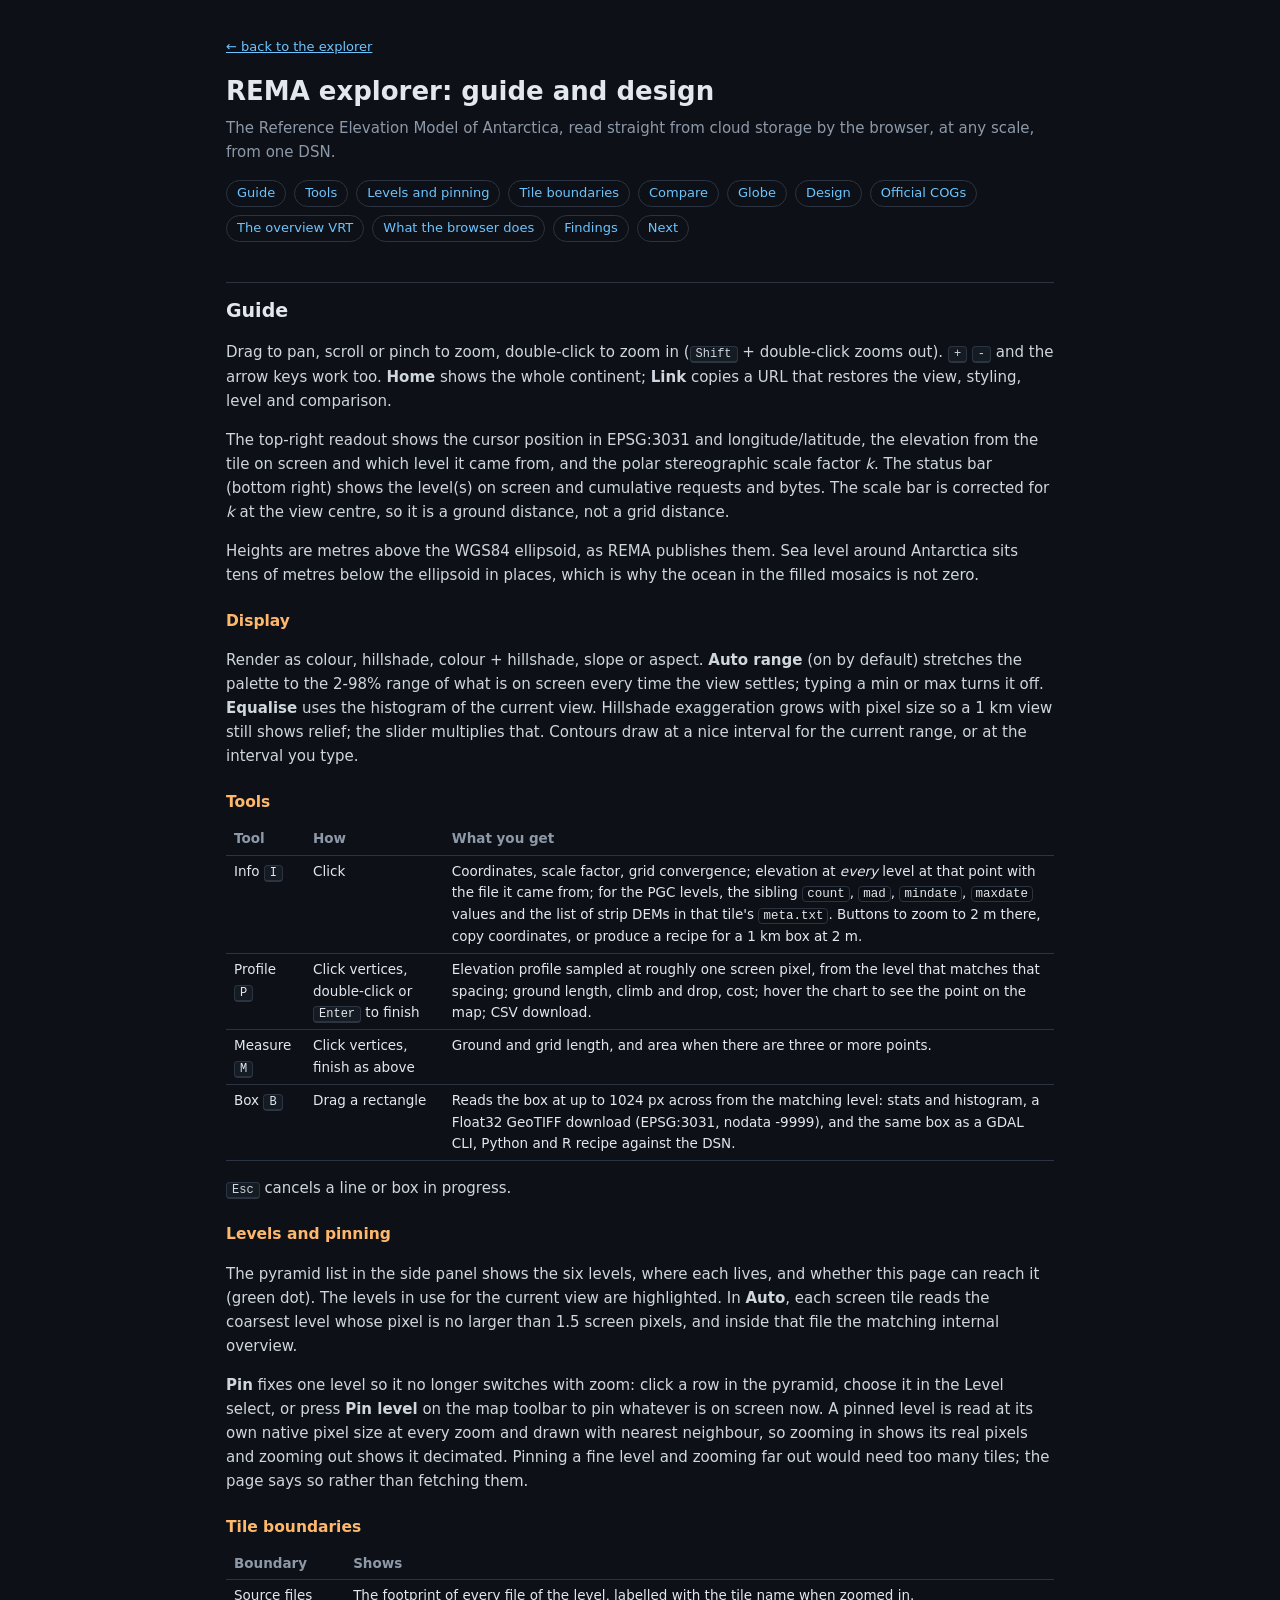
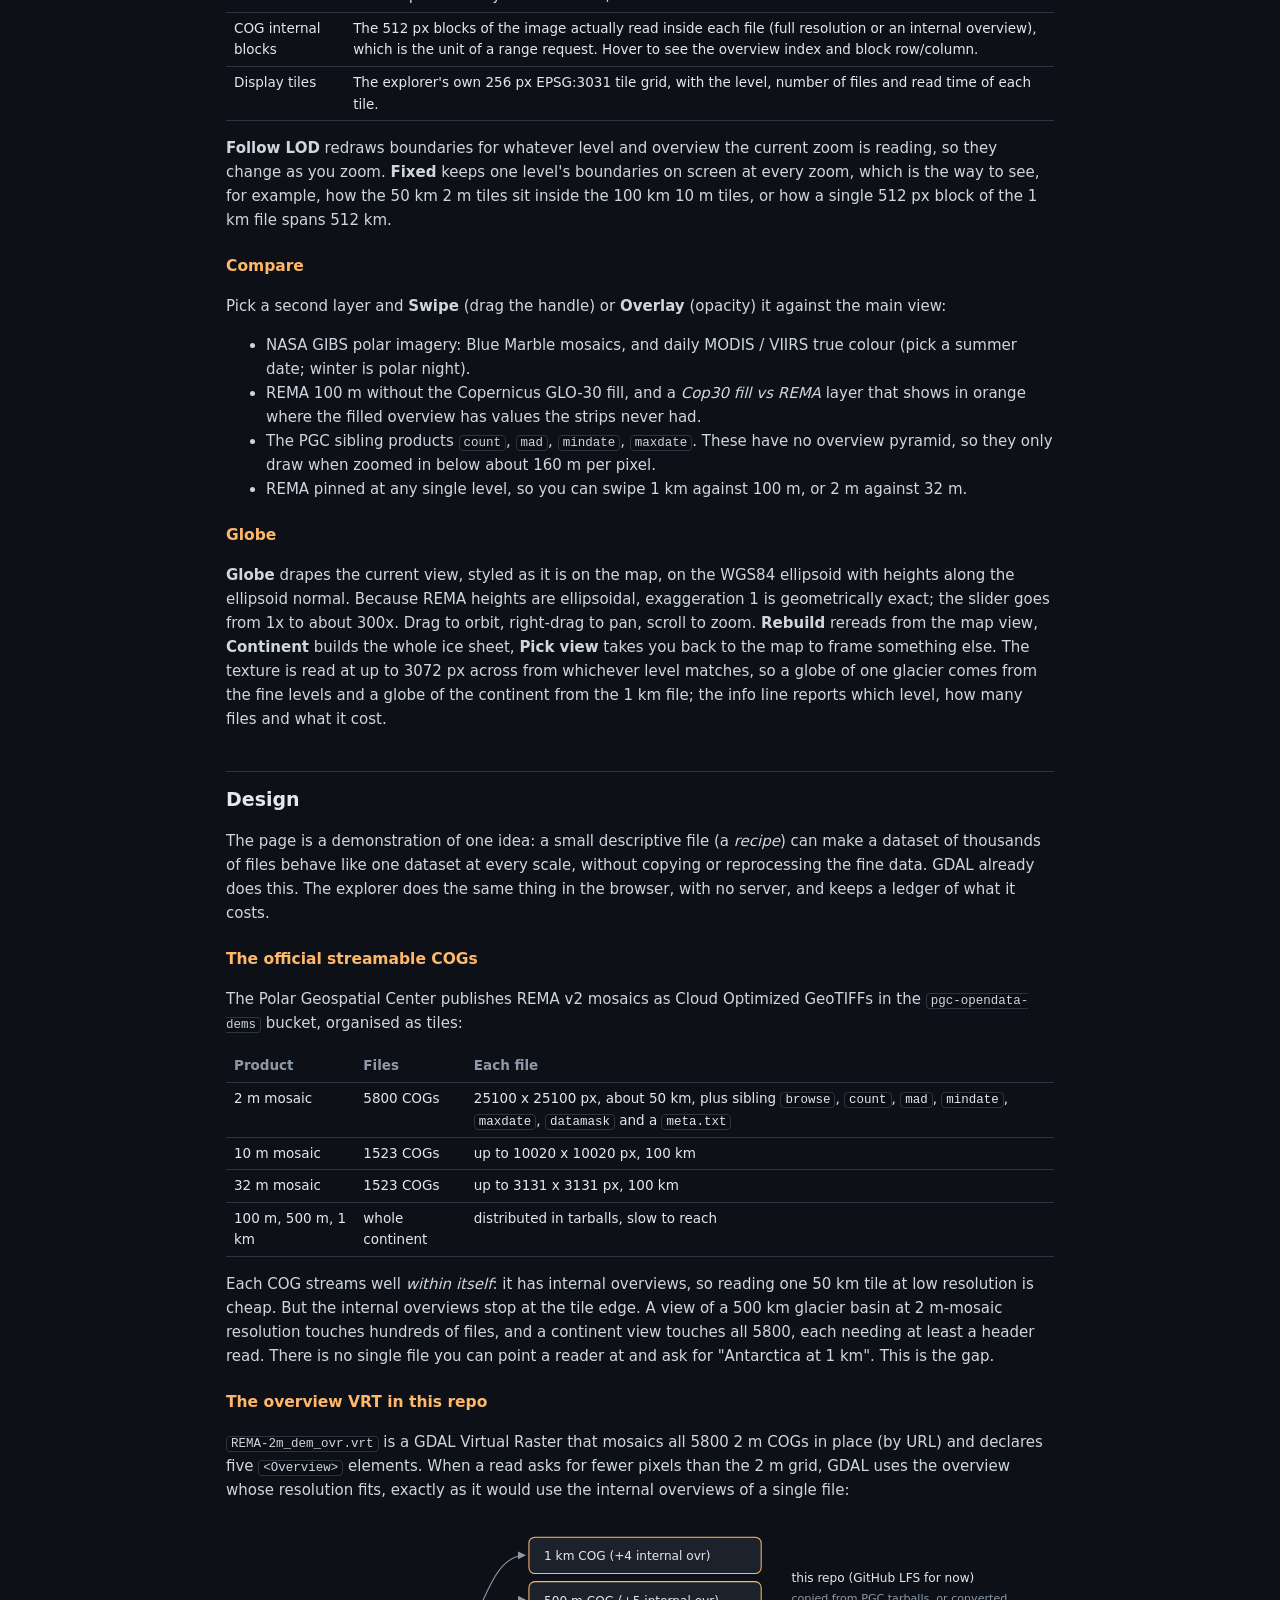
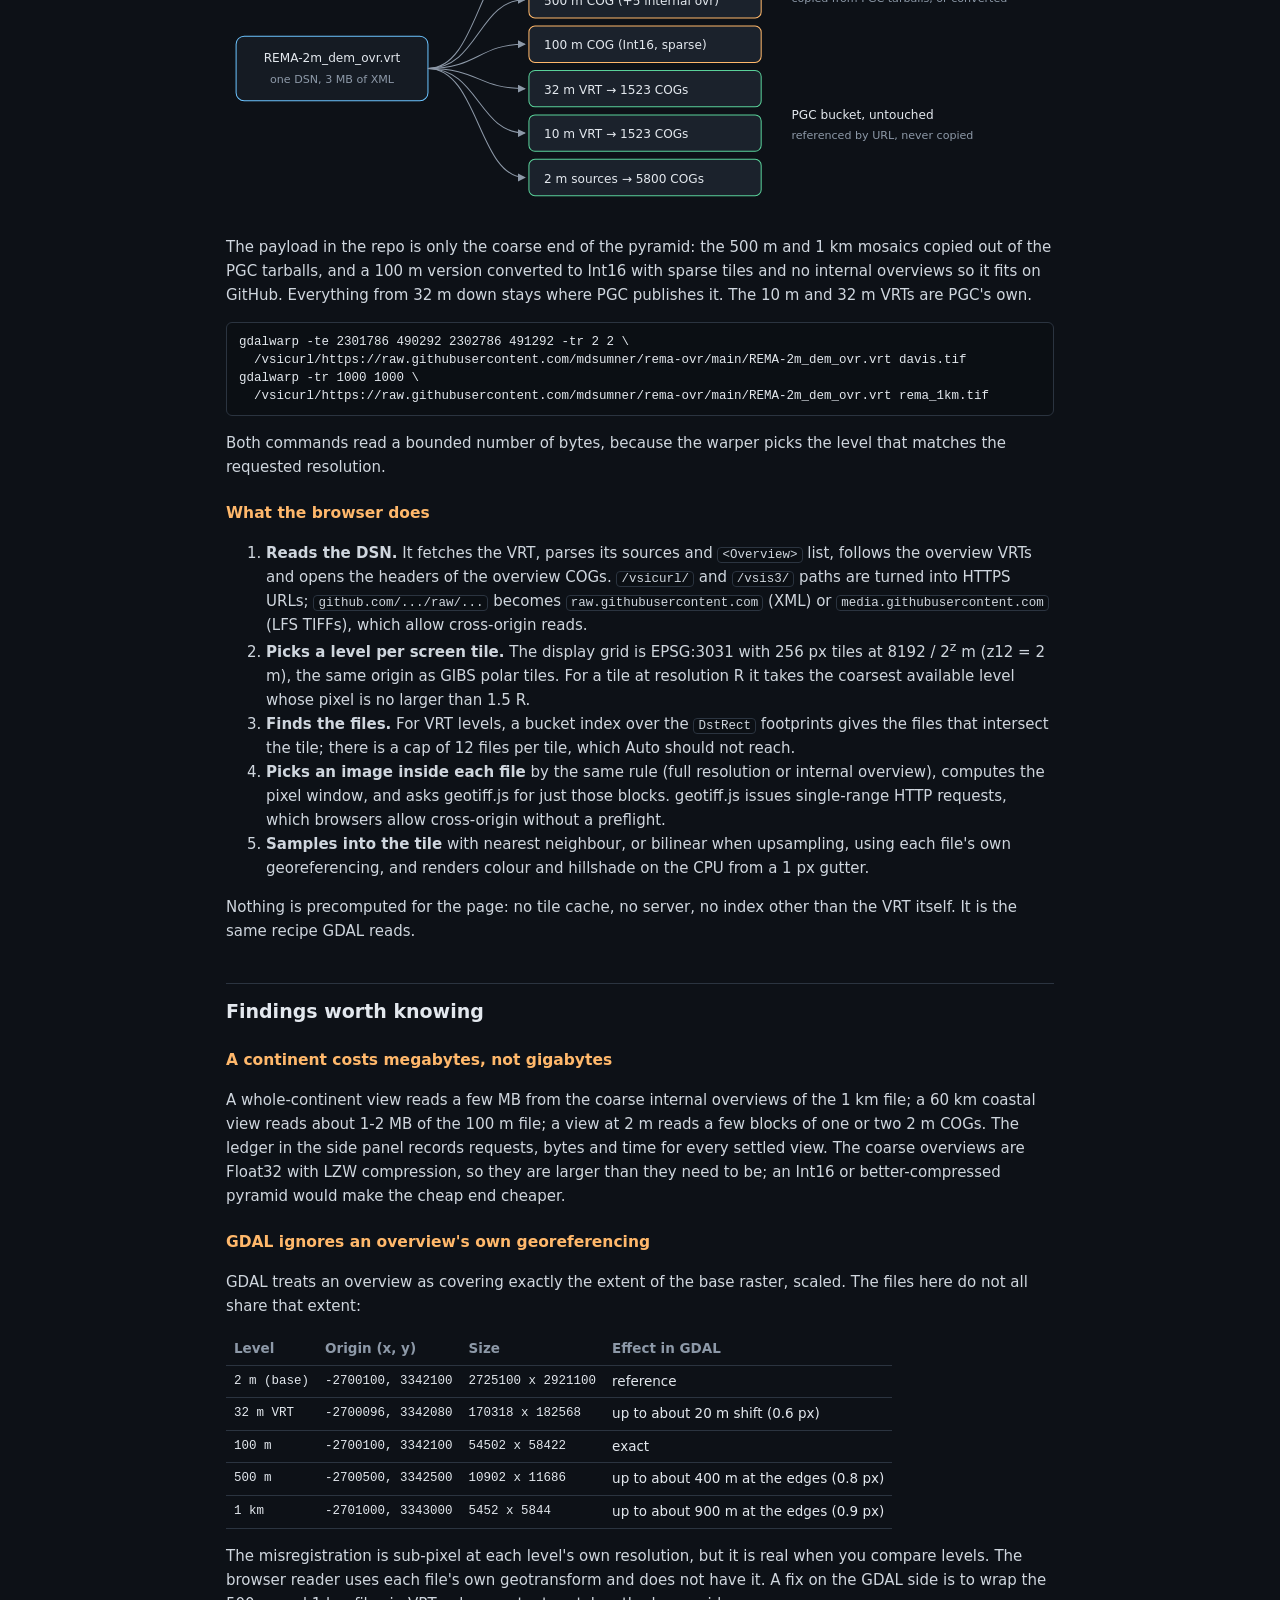
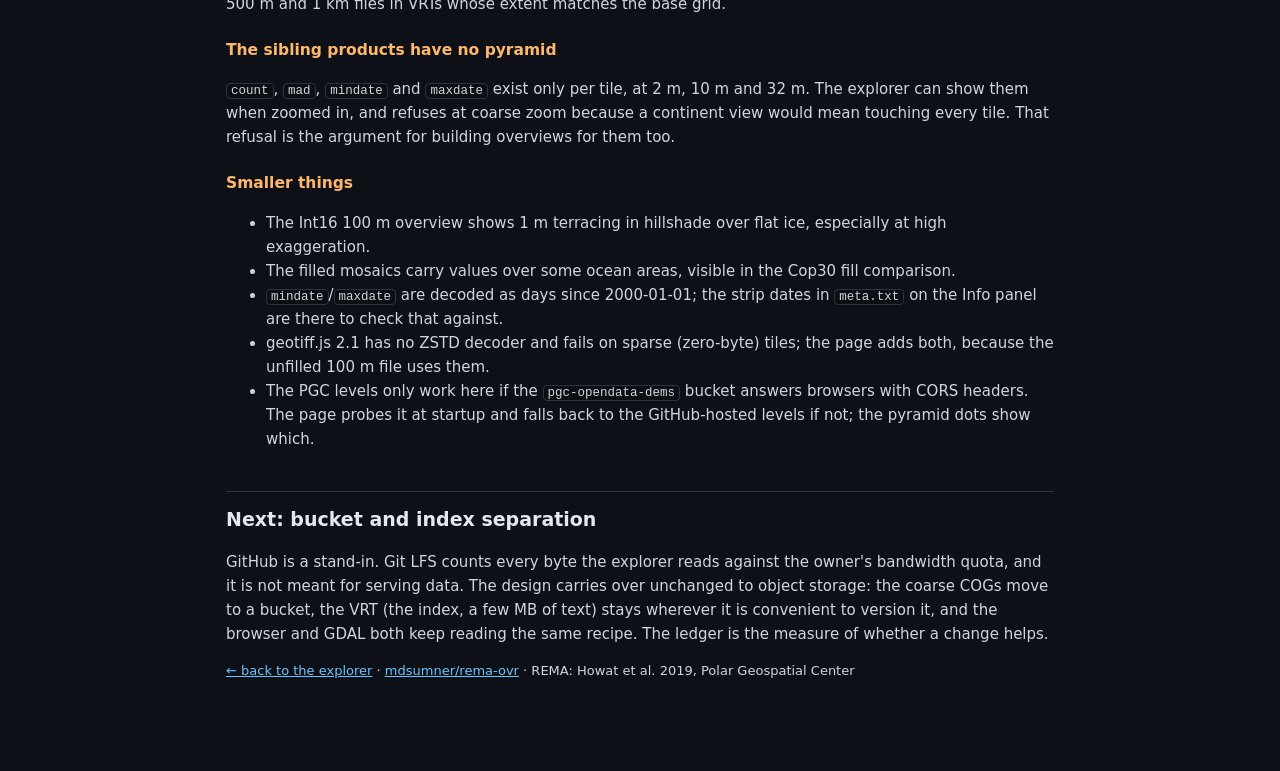
==== docs/about.html @ 6732120c "Explorer: pin levels, tile boundary overlays, globe view, help page - Pin a pyramid level (toolbar, " ====
<!doctype html>
<html lang="en">
<head>
<meta charset="utf-8">
<meta name="viewport" content="width=device-width, initial-scale=1">
<title>REMA Explorer Guide</title>
<meta name="description" content="How to use the REMA explorer, and how one VRT with external overviews makes the whole REMA mosaic streamable.">
<style>
:root {
  --bg: #0d1117; --panel: #151b23; --line: #2b3440; --text: #e3e8ee; --muted: #8d99a8;
  --accent: #6cc4ff; --accent2: #ffb86b; --code: #0b0f14;
  --mono: ui-monospace, SFMono-Regular, Menlo, Consolas, monospace;
  --sans: system-ui, -apple-system, "Segoe UI", Roboto, Helvetica, Arial, sans-serif;
}
* { box-sizing: border-box; }
body { margin: 0; background: var(--bg); color: var(--text); font: 15px/1.6 var(--sans); }
main { max-width: 860px; margin: 0 auto; padding: 24px 16px 80px; }
a { color: var(--accent); }
h1 { font-size: 26px; margin: 8px 0 4px; }
h2 { font-size: 19px; margin: 40px 0 8px; padding-top: 12px; border-top: 1px solid var(--line); }
h3 { font-size: 15.5px; margin: 22px 0 6px; color: var(--accent2); }
p, li { color: #cfd6de; }
.lede { color: var(--muted); margin-top: 0; }
nav.toc { display: flex; flex-wrap: wrap; gap: 8px; margin: 16px 0 0; }
nav.toc a { border: 1px solid var(--line); border-radius: 14px; padding: 2px 10px; text-decoration: none; font-size: 13px; }
code, pre { font-family: var(--mono); font-size: 12.5px; }
code { background: var(--code); border: 1px solid var(--line); border-radius: 4px; padding: 0 4px; }
pre { background: var(--code); border: 1px solid var(--line); border-radius: 6px; padding: 10px 12px; overflow-x: auto; line-height: 1.45; }
table { width: 100%; border-collapse: collapse; font-size: 13.5px; margin: 8px 0; display: block; overflow-x: auto; }
th, td { text-align: left; padding: 5px 8px; border-bottom: 1px solid var(--line); vertical-align: top; }
th { color: var(--muted); font-weight: 600; }
td.mono { font-family: var(--mono); font-size: 12.5px; white-space: nowrap; }
kbd { font-family: var(--mono); font-size: 12px; border: 1px solid var(--line); border-bottom-width: 2px; border-radius: 4px; padding: 0 5px; background: var(--panel); }
.note { border-left: 3px solid var(--accent2); background: var(--panel); padding: 8px 12px; border-radius: 0 6px 6px 0; margin: 12px 0; }
.back { font-size: 13px; }
svg { width: 100%; height: auto; display: block; margin: 12px 0; }
svg text { font-family: var(--sans); font-size: 12px; fill: var(--text); }
svg .m { fill: var(--muted); font-size: 11px; }
</style>
</head>
<body>
<main>
<p class="back"><a href="./">&larr; back to the explorer</a></p>
<h1>REMA explorer: guide and design</h1>
<p class="lede">The Reference Elevation Model of Antarctica, read straight from cloud storage by the browser, at any scale, from one DSN.</p>
<nav class="toc">
  <a href="#guide">Guide</a><a href="#tools">Tools</a><a href="#levels">Levels and pinning</a><a href="#boundaries">Tile boundaries</a>
  <a href="#compare">Compare</a><a href="#globe">Globe</a><a href="#design">Design</a><a href="#official">Official COGs</a>
  <a href="#vrt">The overview VRT</a><a href="#browser">What the browser does</a><a href="#findings">Findings</a><a href="#next">Next</a>
</nav>

<h2 id="guide">Guide</h2>
<p>Drag to pan, scroll or pinch to zoom, double-click to zoom in (<kbd>Shift</kbd> + double-click zooms out). <kbd>+</kbd> <kbd>-</kbd> and the arrow keys work too. <b>Home</b> shows the whole continent; <b>Link</b> copies a URL that restores the view, styling, level and comparison.</p>
<p>The top-right readout shows the cursor position in EPSG:3031 and longitude/latitude, the elevation from the tile on screen and which level it came from, and the polar stereographic scale factor <i>k</i>. The status bar (bottom right) shows the level(s) on screen and cumulative requests and bytes. The scale bar is corrected for <i>k</i> at the view centre, so it is a ground distance, not a grid distance.</p>
<p>Heights are metres above the WGS84 ellipsoid, as REMA publishes them. Sea level around Antarctica sits tens of metres below the ellipsoid in places, which is why the ocean in the filled mosaics is not zero.</p>

<h3>Display</h3>
<p>Render as colour, hillshade, colour + hillshade, slope or aspect. <b>Auto range</b> (on by default) stretches the palette to the 2-98% range of what is on screen every time the view settles; typing a min or max turns it off. <b>Equalise</b> uses the histogram of the current view. Hillshade exaggeration grows with pixel size so a 1 km view still shows relief; the slider multiplies that. Contours draw at a nice interval for the current range, or at the interval you type.</p>

<h3 id="tools">Tools</h3>
<table>
<tr><th>Tool</th><th>How</th><th>What you get</th></tr>
<tr><td>Info <kbd>I</kbd></td><td>Click</td><td>Coordinates, scale factor, grid convergence; elevation at <i>every</i> level at that point with the file it came from; for the PGC levels, the sibling <code>count</code>, <code>mad</code>, <code>mindate</code>, <code>maxdate</code> values and the list of strip DEMs in that tile's <code>meta.txt</code>. Buttons to zoom to 2 m there, copy coordinates, or produce a recipe for a 1 km box at 2 m.</td></tr>
<tr><td>Profile <kbd>P</kbd></td><td>Click vertices, double-click or <kbd>Enter</kbd> to finish</td><td>Elevation profile sampled at roughly one screen pixel, from the level that matches that spacing; ground length, climb and drop, cost; hover the chart to see the point on the map; CSV download.</td></tr>
<tr><td>Measure <kbd>M</kbd></td><td>Click vertices, finish as above</td><td>Ground and grid length, and area when there are three or more points.</td></tr>
<tr><td>Box <kbd>B</kbd></td><td>Drag a rectangle</td><td>Reads the box at up to 1024 px across from the matching level: stats and histogram, a Float32 GeoTIFF download (EPSG:3031, nodata -9999), and the same box as a GDAL CLI, Python and R recipe against the DSN.</td></tr>
</table>
<p><kbd>Esc</kbd> cancels a line or box in progress.</p>

<h3 id="levels">Levels and pinning</h3>
<p>The pyramid list in the side panel shows the six levels, where each lives, and whether this page can reach it (green dot). The levels in use for the current view are highlighted. In <b>Auto</b>, each screen tile reads the coarsest level whose pixel is no larger than 1.5 screen pixels, and inside that file the matching internal overview.</p>
<p><b>Pin</b> fixes one level so it no longer switches with zoom: click a row in the pyramid, choose it in the Level select, or press <b>Pin level</b> on the map toolbar to pin whatever is on screen now. A pinned level is read at its own native pixel size at every zoom and drawn with nearest neighbour, so zooming in shows its real pixels and zooming out shows it decimated. Pinning a fine level and zooming far out would need too many tiles; the page says so rather than fetching them.</p>

<h3 id="boundaries">Tile boundaries</h3>
<table>
<tr><th>Boundary</th><th>Shows</th></tr>
<tr><td>Source files</td><td>The footprint of every file of the level, labelled with the tile name when zoomed in.</td></tr>
<tr><td>COG internal blocks</td><td>The 512 px blocks of the image actually read inside each file (full resolution or an internal overview), which is the unit of a range request. Hover to see the overview index and block row/column.</td></tr>
<tr><td>Display tiles</td><td>The explorer's own 256 px EPSG:3031 tile grid, with the level, number of files and read time of each tile.</td></tr>
</table>
<p><b>Follow LOD</b> redraws boundaries for whatever level and overview the current zoom is reading, so they change as you zoom. <b>Fixed</b> keeps one level's boundaries on screen at every zoom, which is the way to see, for example, how the 50 km 2 m tiles sit inside the 100 km 10 m tiles, or how a single 512 px block of the 1 km file spans 512 km.</p>

<h3 id="compare">Compare</h3>
<p>Pick a second layer and <b>Swipe</b> (drag the handle) or <b>Overlay</b> (opacity) it against the main view:</p>
<ul>
<li>NASA GIBS polar imagery: Blue Marble mosaics, and daily MODIS / VIIRS true colour (pick a summer date; winter is polar night).</li>
<li>REMA 100 m without the Copernicus GLO-30 fill, and a <i>Cop30 fill vs REMA</i> layer that shows in orange where the filled overview has values the strips never had.</li>
<li>The PGC sibling products <code>count</code>, <code>mad</code>, <code>mindate</code>, <code>maxdate</code>. These have no overview pyramid, so they only draw when zoomed in below about 160 m per pixel.</li>
<li>REMA pinned at any single level, so you can swipe 1 km against 100 m, or 2 m against 32 m.</li>
</ul>

<h3 id="globe">Globe</h3>
<p><b>Globe</b> drapes the current view, styled as it is on the map, on the WGS84 ellipsoid with heights along the ellipsoid normal. Because REMA heights are ellipsoidal, exaggeration 1 is geometrically exact; the slider goes from 1x to about 300x. Drag to orbit, right-drag to pan, scroll to zoom. <b>Rebuild</b> rereads from the map view, <b>Continent</b> builds the whole ice sheet, <b>Pick view</b> takes you back to the map to frame something else. The texture is read at up to 3072 px across from whichever level matches, so a globe of one glacier comes from the fine levels and a globe of the continent from the 1 km file; the info line reports which level, how many files and what it cost.</p>

<h2 id="design">Design</h2>
<p>The page is a demonstration of one idea: a small descriptive file (a <i>recipe</i>) can make a dataset of thousands of files behave like one dataset at every scale, without copying or reprocessing the fine data. GDAL already does this. The explorer does the same thing in the browser, with no server, and keeps a ledger of what it costs.</p>

<h3 id="official">The official streamable COGs</h3>
<p>The Polar Geospatial Center publishes REMA v2 mosaics as Cloud Optimized GeoTIFFs in the <code>pgc-opendata-dems</code> bucket, organised as tiles:</p>
<table>
<tr><th>Product</th><th>Files</th><th>Each file</th></tr>
<tr><td>2 m mosaic</td><td>5800 COGs</td><td>25100 x 25100 px, about 50 km, plus sibling <code>browse</code>, <code>count</code>, <code>mad</code>, <code>mindate</code>, <code>maxdate</code>, <code>datamask</code> and a <code>meta.txt</code></td></tr>
<tr><td>10 m mosaic</td><td>1523 COGs</td><td>up to 10020 x 10020 px, 100 km</td></tr>
<tr><td>32 m mosaic</td><td>1523 COGs</td><td>up to 3131 x 3131 px, 100 km</td></tr>
<tr><td>100 m, 500 m, 1 km</td><td>whole continent</td><td>distributed in tarballs, slow to reach</td></tr>
</table>
<p>Each COG streams well <i>within itself</i>: it has internal overviews, so reading one 50 km tile at low resolution is cheap. But the internal overviews stop at the tile edge. A view of a 500 km glacier basin at 2 m-mosaic resolution touches hundreds of files, and a continent view touches all 5800, each needing at least a header read. There is no single file you can point a reader at and ask for "Antarctica at 1 km". This is the gap.</p>

<h3 id="vrt">The overview VRT in this repo</h3>
<p><code>REMA-2m_dem_ovr.vrt</code> is a GDAL Virtual Raster that mosaics all 5800 2 m COGs in place (by URL) and declares five <code>&lt;Overview&gt;</code> elements. When a read asks for fewer pixels than the 2 m grid, GDAL uses the overview whose resolution fits, exactly as it would use the internal overviews of a single file:</p>
<svg viewBox="0 0 820 300" role="img" aria-label="Pyramid of six levels: 2m, 10m and 32m in the PGC bucket, 100m, 500m and 1km in this repository, all reached through one VRT">
  <defs>
    <marker id="ar" markerWidth="8" markerHeight="8" refX="7" refY="4" orient="auto"><path d="M0,0 L8,4 L0,8 z" fill="#8d99a8"/></marker>
  </defs>
  <rect x="10" y="118" width="190" height="64" rx="8" fill="#151b23" stroke="#6cc4ff"/>
  <text x="105" y="144" text-anchor="middle">REMA-2m_dem_ovr.vrt</text>
  <text x="105" y="164" text-anchor="middle" class="m">one DSN, 3 MB of XML</text>
  <g>
    <rect x="300" y="20" width="230" height="36" rx="6" fill="#1b222c" stroke="#ffb86b"/>
    <text x="315" y="43">1 km COG (+4 internal ovr)</text>
    <rect x="300" y="64" width="230" height="36" rx="6" fill="#1b222c" stroke="#ffb86b"/>
    <text x="315" y="87">500 m COG (+5 internal ovr)</text>
    <rect x="300" y="108" width="230" height="36" rx="6" fill="#1b222c" stroke="#ffb86b"/>
    <text x="315" y="131">100 m COG (Int16, sparse)</text>
    <rect x="300" y="152" width="230" height="36" rx="6" fill="#1b222c" stroke="#5ad19a"/>
    <text x="315" y="175">32 m VRT &rarr; 1523 COGs</text>
    <rect x="300" y="196" width="230" height="36" rx="6" fill="#1b222c" stroke="#5ad19a"/>
    <text x="315" y="219">10 m VRT &rarr; 1523 COGs</text>
    <rect x="300" y="240" width="230" height="36" rx="6" fill="#1b222c" stroke="#5ad19a"/>
    <text x="315" y="263">2 m sources &rarr; 5800 COGs</text>
  </g>
  <g stroke="#8d99a8" fill="none" marker-end="url(#ar)">
    <path d="M200,150 C250,150 250,38 296,38"/><path d="M200,150 C250,150 250,82 296,82"/>
    <path d="M200,150 C250,150 250,126 296,126"/><path d="M200,150 C250,150 250,170 296,170"/>
    <path d="M200,150 C250,150 250,214 296,214"/><path d="M200,150 C250,150 250,258 296,258"/>
  </g>
  <text x="560" y="64" fill="#ffb86b">this repo (GitHub LFS for now)</text>
  <text x="560" y="84" class="m">copied from PGC tarballs, or converted</text>
  <text x="560" y="200" fill="#5ad19a">PGC bucket, untouched</text>
  <text x="560" y="220" class="m">referenced by URL, never copied</text>
</svg>
<p>The payload in the repo is only the coarse end of the pyramid: the 500 m and 1 km mosaics copied out of the PGC tarballs, and a 100 m version converted to Int16 with sparse tiles and no internal overviews so it fits on GitHub. Everything from 32 m down stays where PGC publishes it. The 10 m and 32 m VRTs are PGC's own.</p>
<pre>gdalwarp -te 2301786 490292 2302786 491292 -tr 2 2 \
  /vsicurl/https://raw.githubusercontent.com/mdsumner/rema-ovr/main/REMA-2m_dem_ovr.vrt davis.tif
gdalwarp -tr 1000 1000 \
  /vsicurl/https://raw.githubusercontent.com/mdsumner/rema-ovr/main/REMA-2m_dem_ovr.vrt rema_1km.tif</pre>
<p>Both commands read a bounded number of bytes, because the warper picks the level that matches the requested resolution.</p>

<h3 id="browser">What the browser does</h3>
<ol>
<li><b>Reads the DSN.</b> It fetches the VRT, parses its sources and <code>&lt;Overview&gt;</code> list, follows the overview VRTs and opens the headers of the overview COGs. <code>/vsicurl/</code> and <code>/vsis3/</code> paths are turned into HTTPS URLs; <code>github.com/.../raw/...</code> becomes <code>raw.githubusercontent.com</code> (XML) or <code>media.githubusercontent.com</code> (LFS TIFFs), which allow cross-origin reads.</li>
<li><b>Picks a level per screen tile.</b> The display grid is EPSG:3031 with 256 px tiles at 8192 / 2<sup>z</sup> m (z12 = 2 m), the same origin as GIBS polar tiles. For a tile at resolution R it takes the coarsest available level whose pixel is no larger than 1.5 R.</li>
<li><b>Finds the files.</b> For VRT levels, a bucket index over the <code>DstRect</code> footprints gives the files that intersect the tile; there is a cap of 12 files per tile, which Auto should not reach.</li>
<li><b>Picks an image inside each file</b> by the same rule (full resolution or internal overview), computes the pixel window, and asks geotiff.js for just those blocks. geotiff.js issues single-range HTTP requests, which browsers allow cross-origin without a preflight.</li>
<li><b>Samples into the tile</b> with nearest neighbour, or bilinear when upsampling, using each file's own georeferencing, and renders colour and hillshade on the CPU from a 1 px gutter.</li>
</ol>
<p>Nothing is precomputed for the page: no tile cache, no server, no index other than the VRT itself. It is the same recipe GDAL reads.</p>

<h2 id="findings">Findings worth knowing</h2>
<h3>A continent costs megabytes, not gigabytes</h3>
<p>A whole-continent view reads a few MB from the coarse internal overviews of the 1 km file; a 60 km coastal view reads about 1-2 MB of the 100 m file; a view at 2 m reads a few blocks of one or two 2 m COGs. The ledger in the side panel records requests, bytes and time for every settled view. The coarse overviews are Float32 with LZW compression, so they are larger than they need to be; an Int16 or better-compressed pyramid would make the cheap end cheaper.</p>

<h3>GDAL ignores an overview's own georeferencing</h3>
<p>GDAL treats an overview as covering exactly the extent of the base raster, scaled. The files here do not all share that extent:</p>
<table>
<tr><th>Level</th><th>Origin (x, y)</th><th>Size</th><th>Effect in GDAL</th></tr>
<tr><td class="mono">2 m (base)</td><td class="mono">-2700100, 3342100</td><td class="mono">2725100 x 2921100</td><td>reference</td></tr>
<tr><td class="mono">32 m VRT</td><td class="mono">-2700096, 3342080</td><td class="mono">170318 x 182568</td><td>up to about 20 m shift (0.6 px)</td></tr>
<tr><td class="mono">100 m</td><td class="mono">-2700100, 3342100</td><td class="mono">54502 x 58422</td><td>exact</td></tr>
<tr><td class="mono">500 m</td><td class="mono">-2700500, 3342500</td><td class="mono">10902 x 11686</td><td>up to about 400 m at the edges (0.8 px)</td></tr>
<tr><td class="mono">1 km</td><td class="mono">-2701000, 3343000</td><td class="mono">5452 x 5844</td><td>up to about 900 m at the edges (0.9 px)</td></tr>
</table>
<p>The misregistration is sub-pixel at each level's own resolution, but it is real when you compare levels. The browser reader uses each file's own geotransform and does not have it. A fix on the GDAL side is to wrap the 500 m and 1 km files in VRTs whose extent matches the base grid.</p>

<h3>The sibling products have no pyramid</h3>
<p><code>count</code>, <code>mad</code>, <code>mindate</code> and <code>maxdate</code> exist only per tile, at 2 m, 10 m and 32 m. The explorer can show them when zoomed in, and refuses at coarse zoom because a continent view would mean touching every tile. That refusal is the argument for building overviews for them too.</p>

<h3>Smaller things</h3>
<ul>
<li>The Int16 100 m overview shows 1 m terracing in hillshade over flat ice, especially at high exaggeration.</li>
<li>The filled mosaics carry values over some ocean areas, visible in the Cop30 fill comparison.</li>
<li><code>mindate</code>/<code>maxdate</code> are decoded as days since 2000-01-01; the strip dates in <code>meta.txt</code> on the Info panel are there to check that against.</li>
<li>geotiff.js 2.1 has no ZSTD decoder and fails on sparse (zero-byte) tiles; the page adds both, because the unfilled 100 m file uses them.</li>
<li>The PGC levels only work here if the <code>pgc-opendata-dems</code> bucket answers browsers with CORS headers. The page probes it at startup and falls back to the GitHub-hosted levels if not; the pyramid dots show which.</li>
</ul>

<h2 id="next">Next: bucket and index separation</h2>
<p>GitHub is a stand-in. Git LFS counts every byte the explorer reads against the owner's bandwidth quota, and it is not meant for serving data. The design carries over unchanged to object storage: the coarse COGs move to a bucket, the VRT (the index, a few MB of text) stays wherever it is convenient to version it, and the browser and GDAL both keep reading the same recipe. The ledger is the measure of whether a change helps.</p>

<p class="back"><a href="./">&larr; back to the explorer</a> &middot; <a href="https://github.com/mdsumner/rema-ovr">mdsumner/rema-ovr</a> &middot; REMA: Howat et al. 2019, Polar Geospatial Center</p>
</main>
</body>
</html>
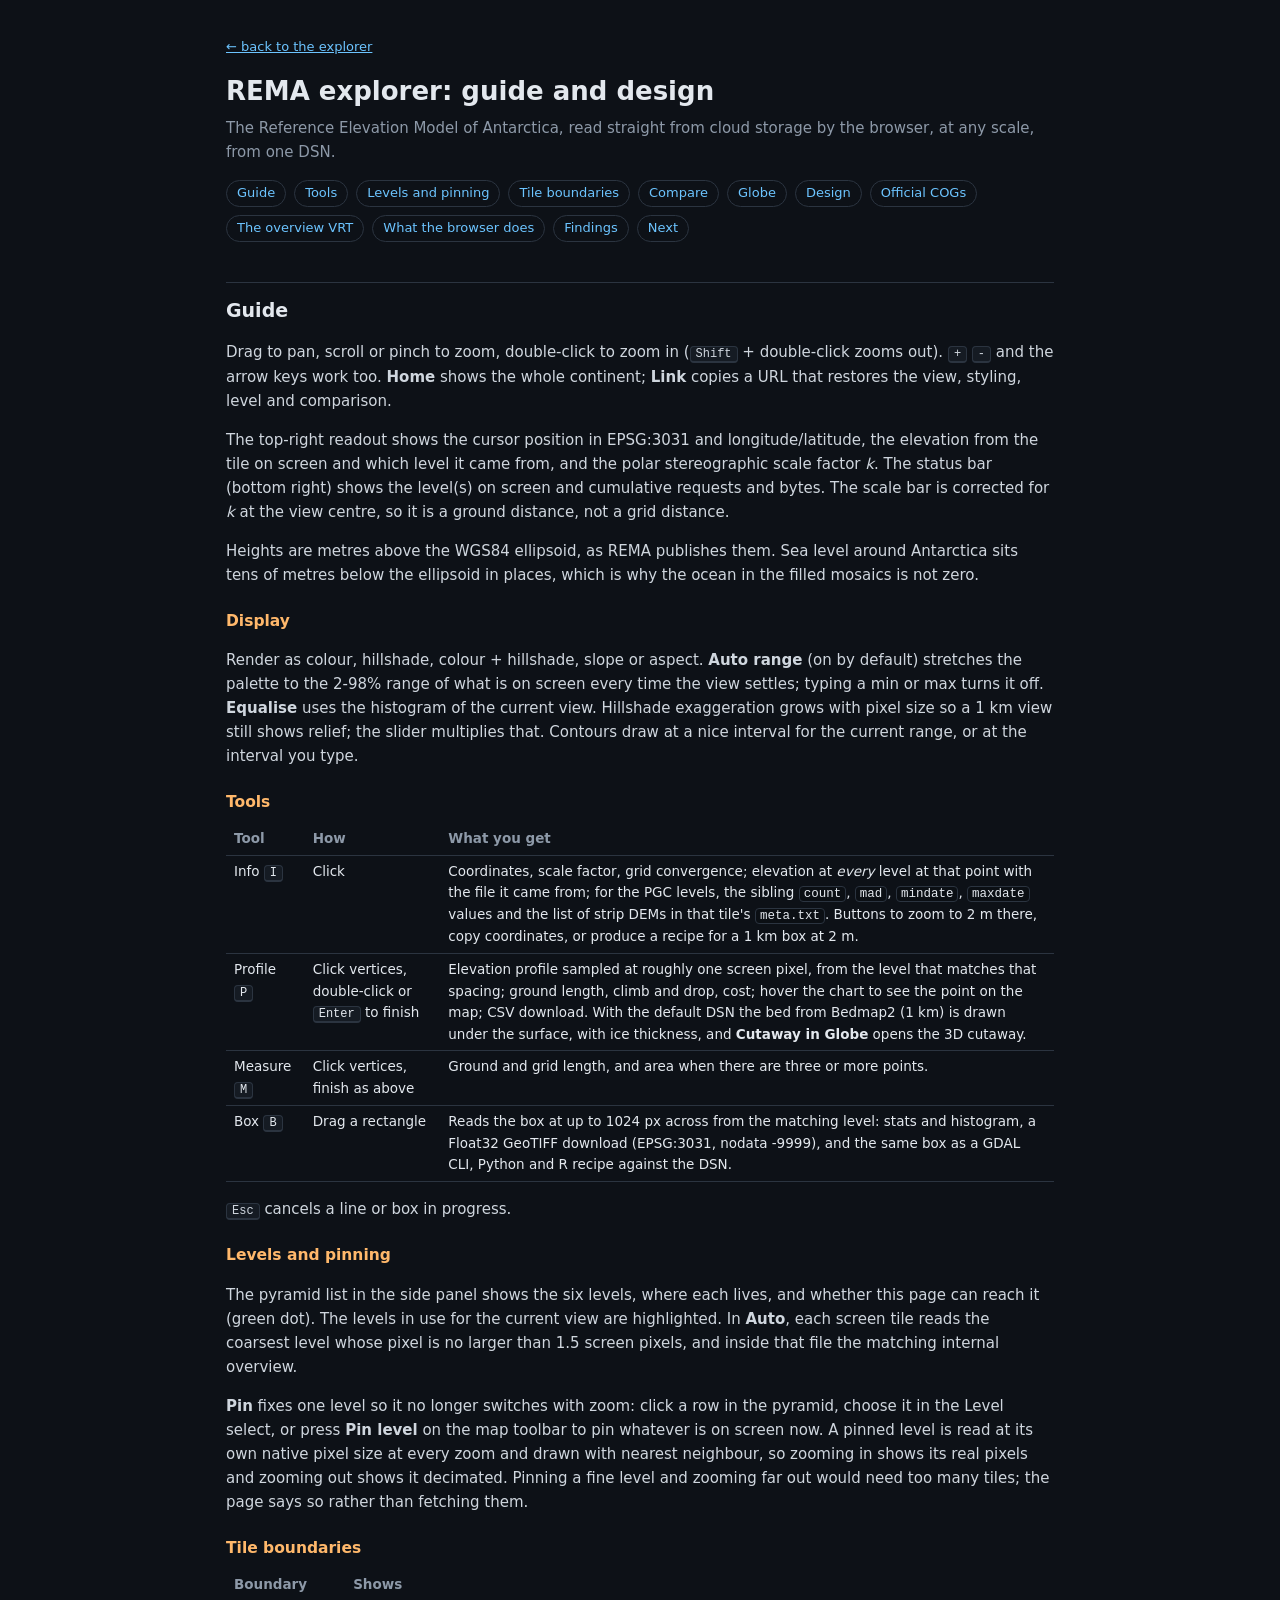
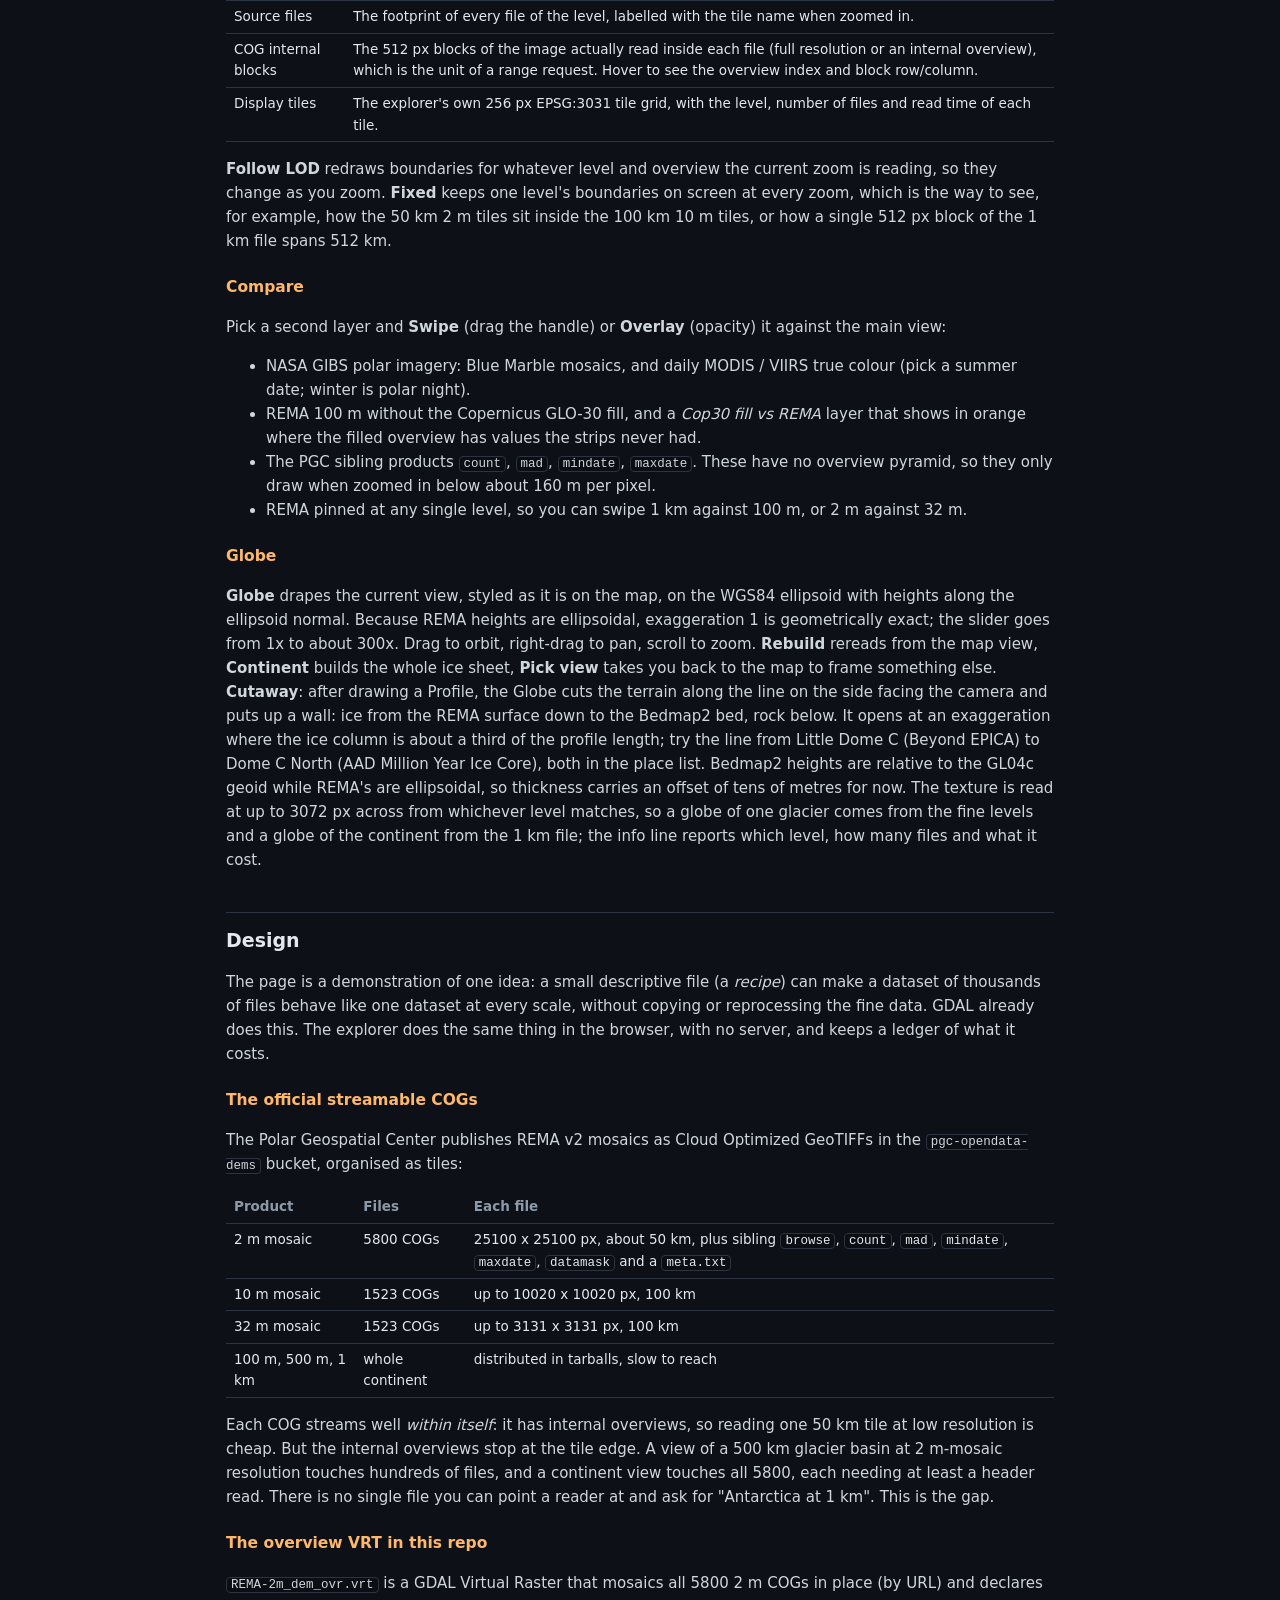
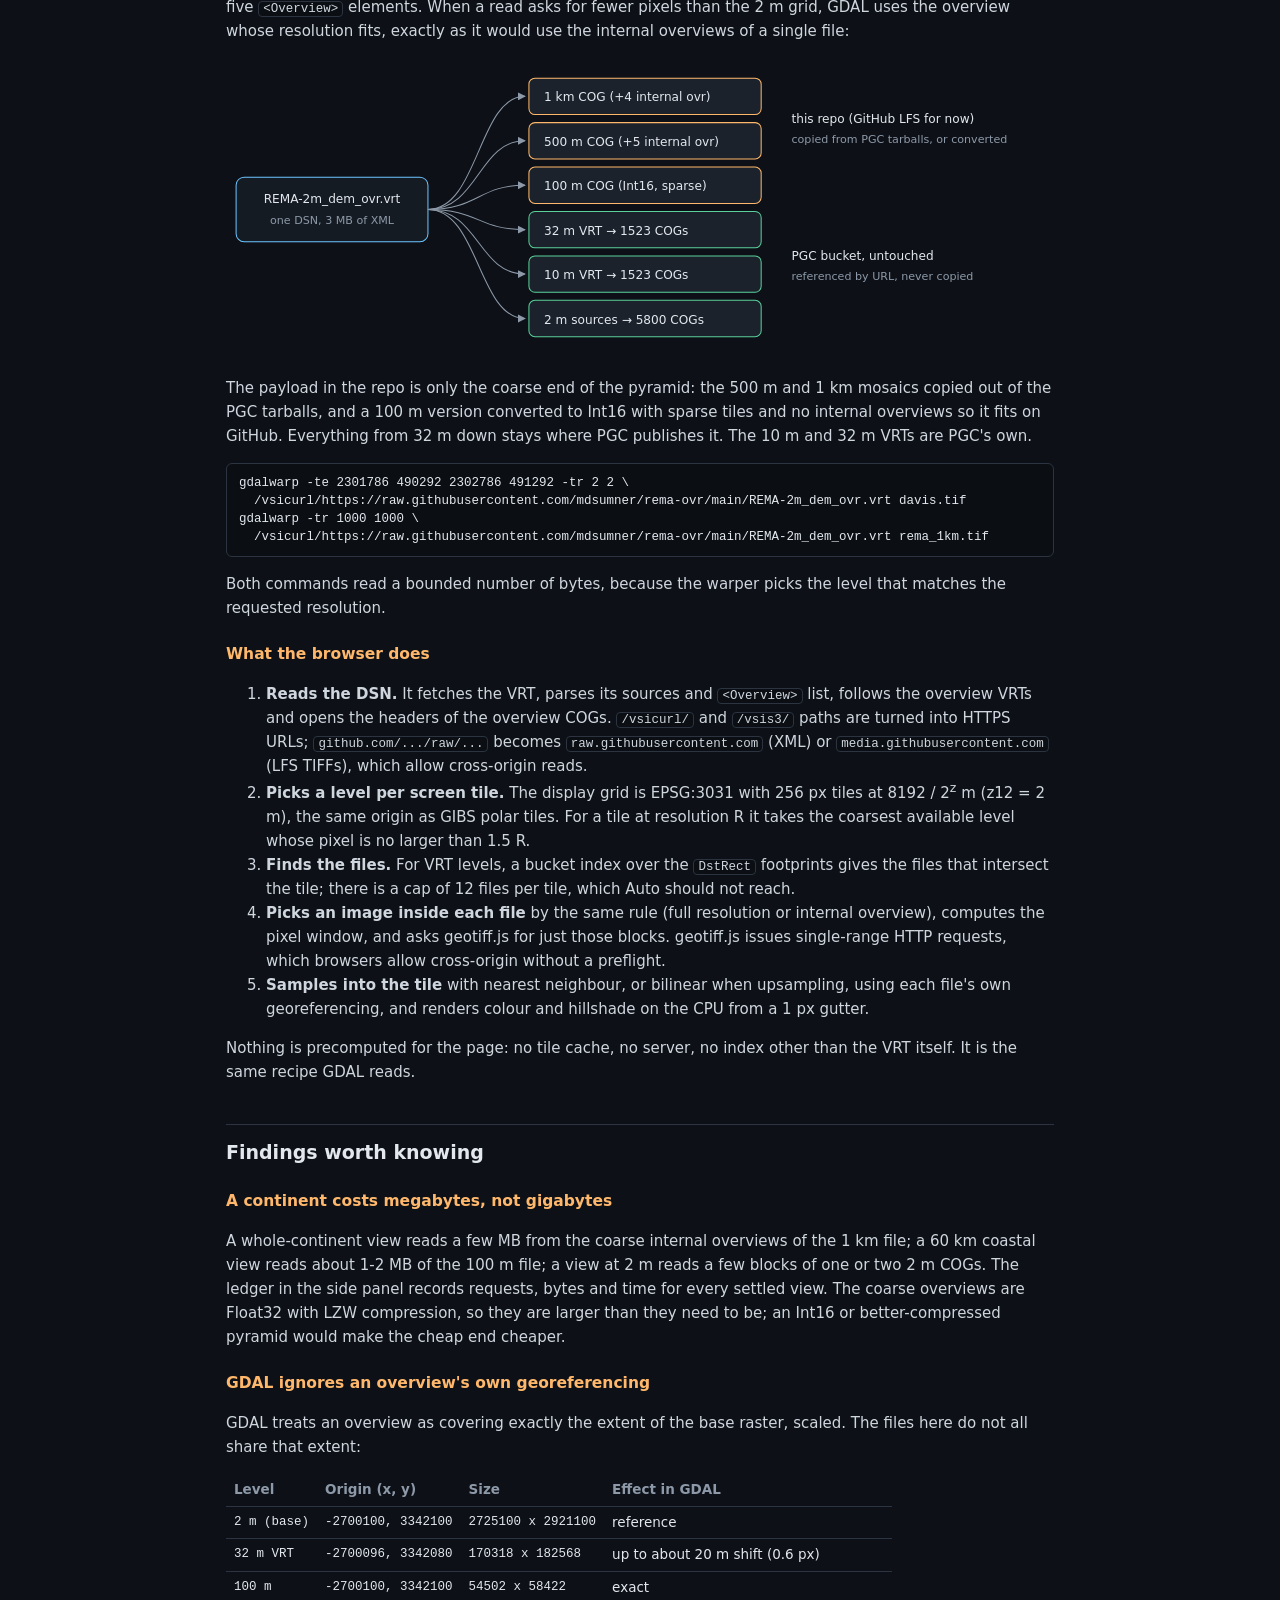
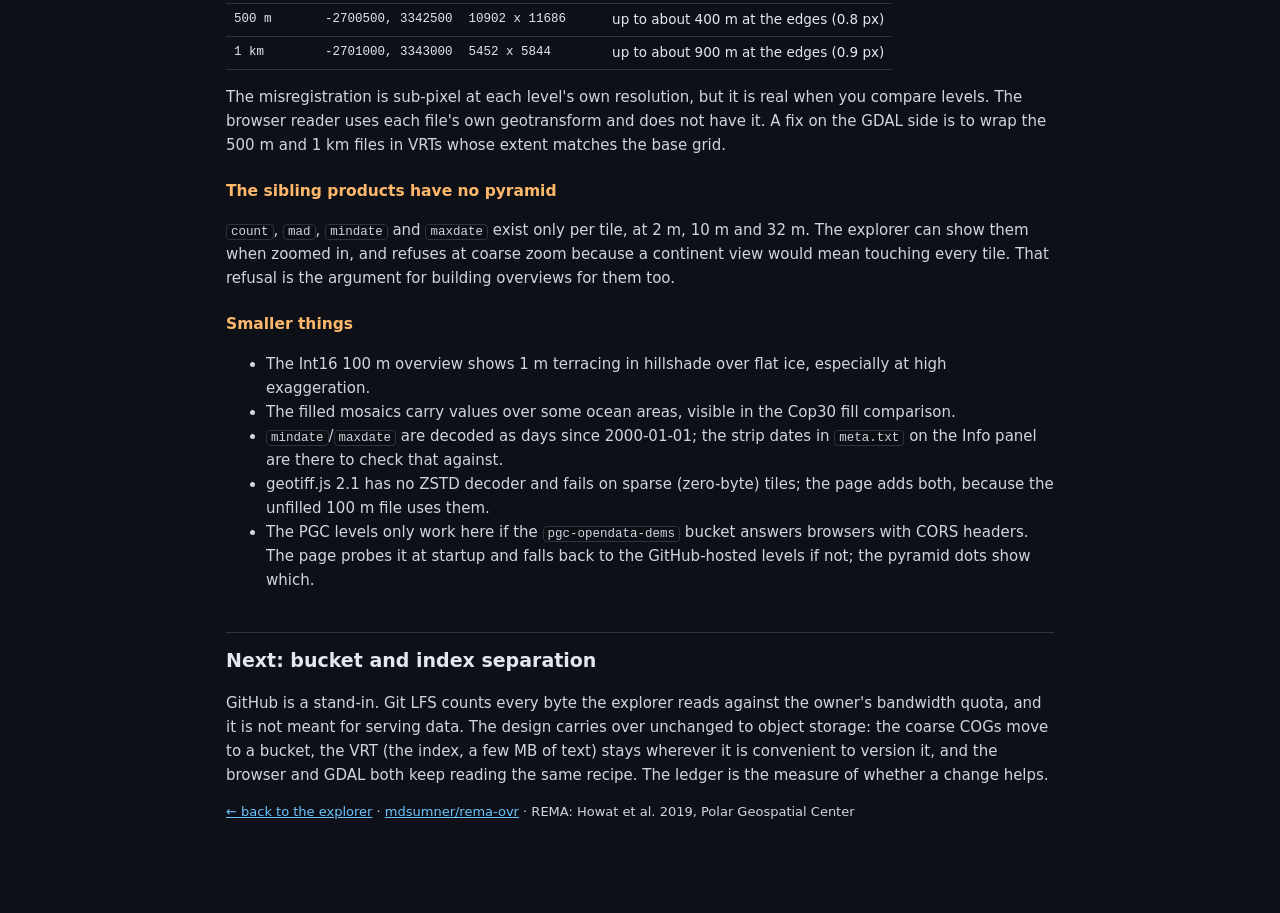
==== commit 1697a2fa: "Explorer: Bedmap2 bed in profiles, globe cutaway along profile, ice core sites - Profile samples bed" ====
--- a/docs/about.html
+++ b/docs/about.html
@@ -61,7 +61,7 @@
 <table>
 <tr><th>Tool</th><th>How</th><th>What you get</th></tr>
 <tr><td>Info <kbd>I</kbd></td><td>Click</td><td>Coordinates, scale factor, grid convergence; elevation at <i>every</i> level at that point with the file it came from; for the PGC levels, the sibling <code>count</code>, <code>mad</code>, <code>mindate</code>, <code>maxdate</code> values and the list of strip DEMs in that tile's <code>meta.txt</code>. Buttons to zoom to 2 m there, copy coordinates, or produce a recipe for a 1 km box at 2 m.</td></tr>
-<tr><td>Profile <kbd>P</kbd></td><td>Click vertices, double-click or <kbd>Enter</kbd> to finish</td><td>Elevation profile sampled at roughly one screen pixel, from the level that matches that spacing; ground length, climb and drop, cost; hover the chart to see the point on the map; CSV download.</td></tr>
+<tr><td>Profile <kbd>P</kbd></td><td>Click vertices, double-click or <kbd>Enter</kbd> to finish</td><td>Elevation profile sampled at roughly one screen pixel, from the level that matches that spacing; ground length, climb and drop, cost; hover the chart to see the point on the map; CSV download. With the default DSN the bed from Bedmap2 (1 km) is drawn under the surface, with ice thickness, and <b>Cutaway in Globe</b> opens the 3D cutaway.</td></tr>
 <tr><td>Measure <kbd>M</kbd></td><td>Click vertices, finish as above</td><td>Ground and grid length, and area when there are three or more points.</td></tr>
 <tr><td>Box <kbd>B</kbd></td><td>Drag a rectangle</td><td>Reads the box at up to 1024 px across from the matching level: stats and histogram, a Float32 GeoTIFF download (EPSG:3031, nodata -9999), and the same box as a GDAL CLI, Python and R recipe against the DSN.</td></tr>
 </table>
@@ -90,7 +90,7 @@
 </ul>
 
 <h3 id="globe">Globe</h3>
-<p><b>Globe</b> drapes the current view, styled as it is on the map, on the WGS84 ellipsoid with heights along the ellipsoid normal. Because REMA heights are ellipsoidal, exaggeration 1 is geometrically exact; the slider goes from 1x to about 300x. Drag to orbit, right-drag to pan, scroll to zoom. <b>Rebuild</b> rereads from the map view, <b>Continent</b> builds the whole ice sheet, <b>Pick view</b> takes you back to the map to frame something else. The texture is read at up to 3072 px across from whichever level matches, so a globe of one glacier comes from the fine levels and a globe of the continent from the 1 km file; the info line reports which level, how many files and what it cost.</p>
+<p><b>Globe</b> drapes the current view, styled as it is on the map, on the WGS84 ellipsoid with heights along the ellipsoid normal. Because REMA heights are ellipsoidal, exaggeration 1 is geometrically exact; the slider goes from 1x to about 300x. Drag to orbit, right-drag to pan, scroll to zoom. <b>Rebuild</b> rereads from the map view, <b>Continent</b> builds the whole ice sheet, <b>Pick view</b> takes you back to the map to frame something else. <b>Cutaway</b>: after drawing a Profile, the Globe cuts the terrain along the line on the side facing the camera and puts up a wall: ice from the REMA surface down to the Bedmap2 bed, rock below. It opens at an exaggeration where the ice column is about a third of the profile length; try the line from Little Dome C (Beyond EPICA) to Dome C North (AAD Million Year Ice Core), both in the place list. Bedmap2 heights are relative to the GL04c geoid while REMA's are ellipsoidal, so thickness carries an offset of tens of metres for now. The texture is read at up to 3072 px across from whichever level matches, so a globe of one glacier comes from the fine levels and a globe of the continent from the 1 km file; the info line reports which level, how many files and what it cost.</p>
 
 <h2 id="design">Design</h2>
 <p>The page is a demonstration of one idea: a small descriptive file (a <i>recipe</i>) can make a dataset of thousands of files behave like one dataset at every scale, without copying or reprocessing the fine data. GDAL already does this. The explorer does the same thing in the browser, with no server, and keeps a ledger of what it costs.</p>
